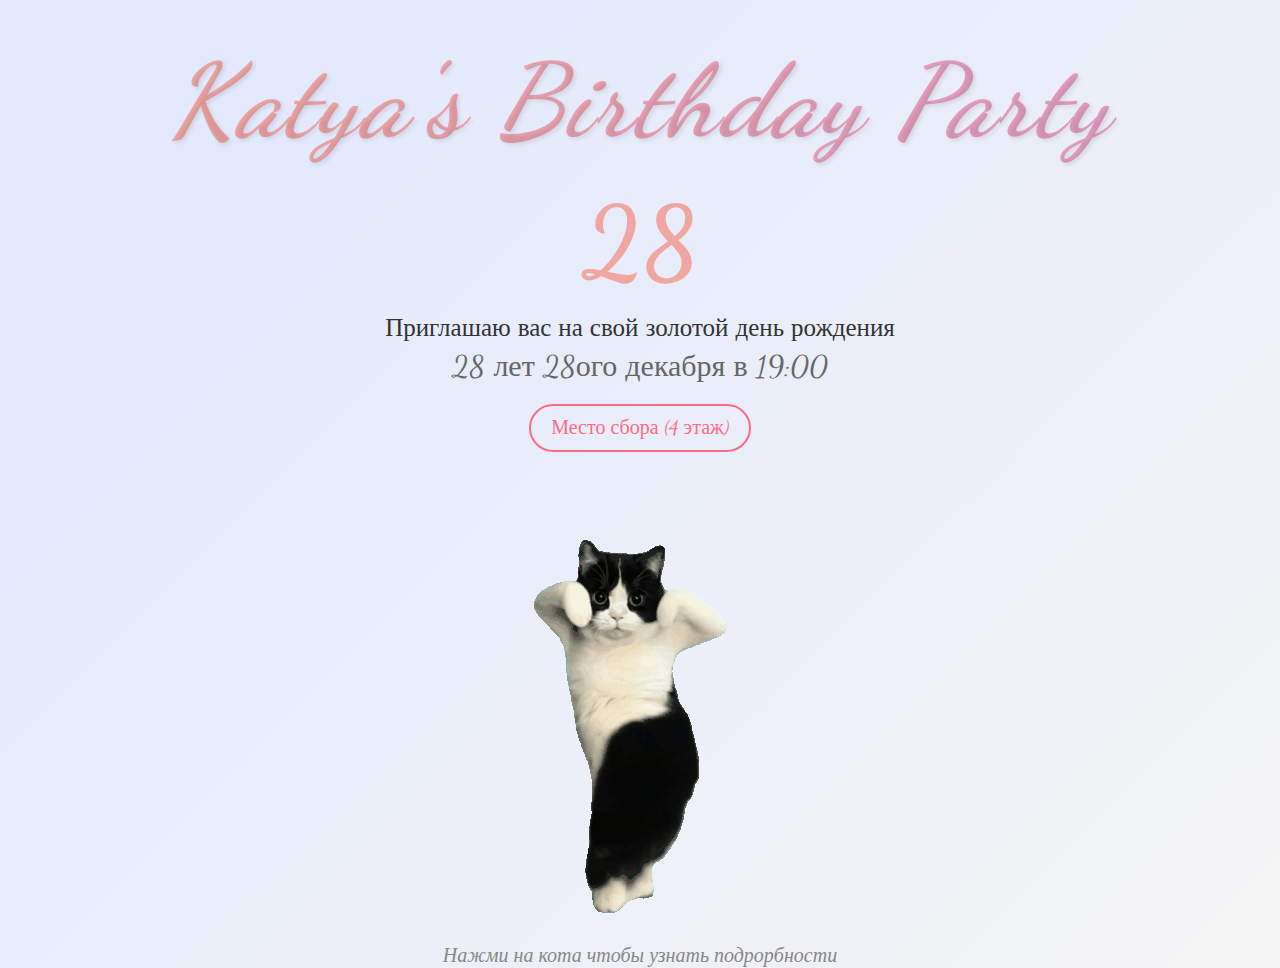
==== index.html @ 0d589f3f "Add files via upload" ====
<!DOCTYPE html>
<html lang="ru">

<head>
  <meta charset="UTF-8">
  <meta name="viewport" content="width=device-width, initial-scale=1.0">
  <title>Katya's Birthday Party</title>
  <link href="https://fonts.googleapis.com/css2?family=Dancing+Script:wght@700&display=swap" rel="stylesheet">
  <link rel="stylesheet" href="style.css">
  <script src="script.js"></script>
</head>

<body>
  <div class="arc-text">
    <h1>Katya's Birthday Party</h1>
  </div>

  <div class="birthday-info">

    <h2 class="big-number">28</h2>

    <p class="invitation-text">Приглашаю вас на свой золотой день рождения</p>
    <p class="event-time">28 лет 28ого декабря в 19:00</p>

    <a href="https://kko.kakao.com/rIfx-Lqzzp" class="gathering-location">Место сбора (4 этаж)</a>
    <div class="cat-gif">
      <img src="cat_dance.gif" onclick="fnInfo()">
    </div>

    <p class="scroll-text">Нажми на кота чтобы узнать подрорбности</p>
  </div>
</body>

</html>
---- style.css ----
/* Сброс стандартных отступов */
* {
    margin: 0;
    padding: 0;
    box-sizing: border-box;
}

/* Основной стиль для body */
body {
    font-family: 'Dancing Script', cursive;
    min-height: 100vh; /* Позволяет растягиваться содержимому, но не обрезает его */
    display: flex;
    flex-direction: column;
    justify-content: flex-start; /* Сдвигаем элементы наверх, если они не помещаются */
    align-items: center;
    background: linear-gradient(135deg, #e0e7ff, #f5f5f5);
    text-align: center;
    overflow-y: auto; /* Позволяет прокручивать страницу */
}

/* Блок с заголовком */
.arc-text {
    display: flex;
    justify-content: center;
    align-items: center;
    width: 100%;
    padding-top: 20px;
}

/* Стиль для заголовка */
.arc-text h1 {
    font-size: 8vw; /* Размер шрифта зависит от ширины экрана */
    font-style: italic;
    background: linear-gradient(to right, #f1a7a1, #e49ec7);
    -webkit-background-clip: text;
    color: transparent;
    padding: 20px;
    letter-spacing: 3px;
    display: inline-block;
    position: relative;
    text-shadow: 2px 2px 4px rgba(0, 0, 0, 0.1);
}

/* Медиазапросы для адаптации заголовка на маленьких экранах */
@media (max-width: 600px) {
    .arc-text h1 {
        font-size: 12vw; /* уменьшаем размер шрифта на маленьких экранах */
    }
}

/* Блок с информацией о дне рождения */
.birthday-info {
    text-align: center;
}

/* Стиль для числа 28 */
.big-number {
    font-size: 100px;
    font-weight: bold;
    color: #f1a7a1;
}

/* Стиль для мелкого текста */
.invitation-text {
    font-size: 25px;
    margin-top: 10px;
    color: #333;
}

/* Время события */
.event-time {
    font-size: 30px;
    margin-top: 5px;
    color: #666;
}

/* Ссылка на место сбора */
.gathering-location {
    display: inline-block;
    margin-top: 20px;
    font-size: 20px;
    text-decoration: none;
    color: #ff6b81;
    border: 2px solid #ff6b81;
    padding: 10px 20px;
    border-radius: 25px;
    transition: background-color 0.3s, color 0.3s;
}

.gathering-location:hover {
    background-color: #ff6b81;
    color: white;
}

/* Гифка танцующего кота */
.cat-gif {
    margin-top: -10px;
}

.cat-gif img {
    max-width: 100%; /* Гифка будет адаптироваться под ширину экрана */
    height: auto;
}

/* Инструкция пролистать */
.scroll-text {
    font-size: 20px;
    color: #888;
    font-style: italic;
}

/* Стиль info.html */

.drescod_info {
    width: 80%;
    max-width: 700px;
    padding: 20px;
    background-color: #fff4f4;
    border-radius: 15px;
    box-shadow: 0 8px 15px rgba(0, 0, 0, 0.2);
    margin-top: 30px;
    position: relative;
    animation: float 3s ease-in-out infinite;
    overflow-y: auto; /* Позволяет прокручивать этот блок, если контент не помещается */
    max-height: 80vh; /* Ограничение высоты блока, чтобы он не занимал весь экран */
}

/* Стиль для заголовка "Дресс Код" */
.drescod_info h2 {
    font-size: 3rem;
    font-family: 'Dancing Script', cursive;
    color: #f1a7a1;
    text-shadow: 2px 2px 4px rgba(0, 0, 0, 0.1);
    margin-bottom: 20px;
    letter-spacing: 1px;
}

/* Стиль для описания */
.drescod_info p {
    font-size: 1.2rem;
    font-family: 'PT Sans';
    color: #666;
    line-height: 1.6;
    text-align: center;
    margin-top: 15px;
}

/* Стили для добавления рамки или линий, если нужно */
.drescod_info::before {
    content: "";
    position: absolute;
    top: -10px;
    left: -10px;
    right: -10px;
    bottom: -10px;
    border: 2px solid #ff6b81;
    border-radius: 15px;
    z-index: -1;
}

/* Изначальный стиль (жирный и нежно-красный) */
.click {
  color: #D6A1A1; /* нежно-красный */
  font-weight: bold; /* жирный текст */
  transition: all 0.3s ease; /* плавный переход */
}

/* При наведении курсора */
.click:hover {
  color: #F7A7A7; /* нежно-красный цвет при наведении */
}

/* При нажатии на элемент */
.click:active {
  font-weight: normal; /* обычный шрифт */
  font-style: normal;  /* без курсива */
  color: #666;         /* серый цвет при нажатии, как в drescod_info p */
}
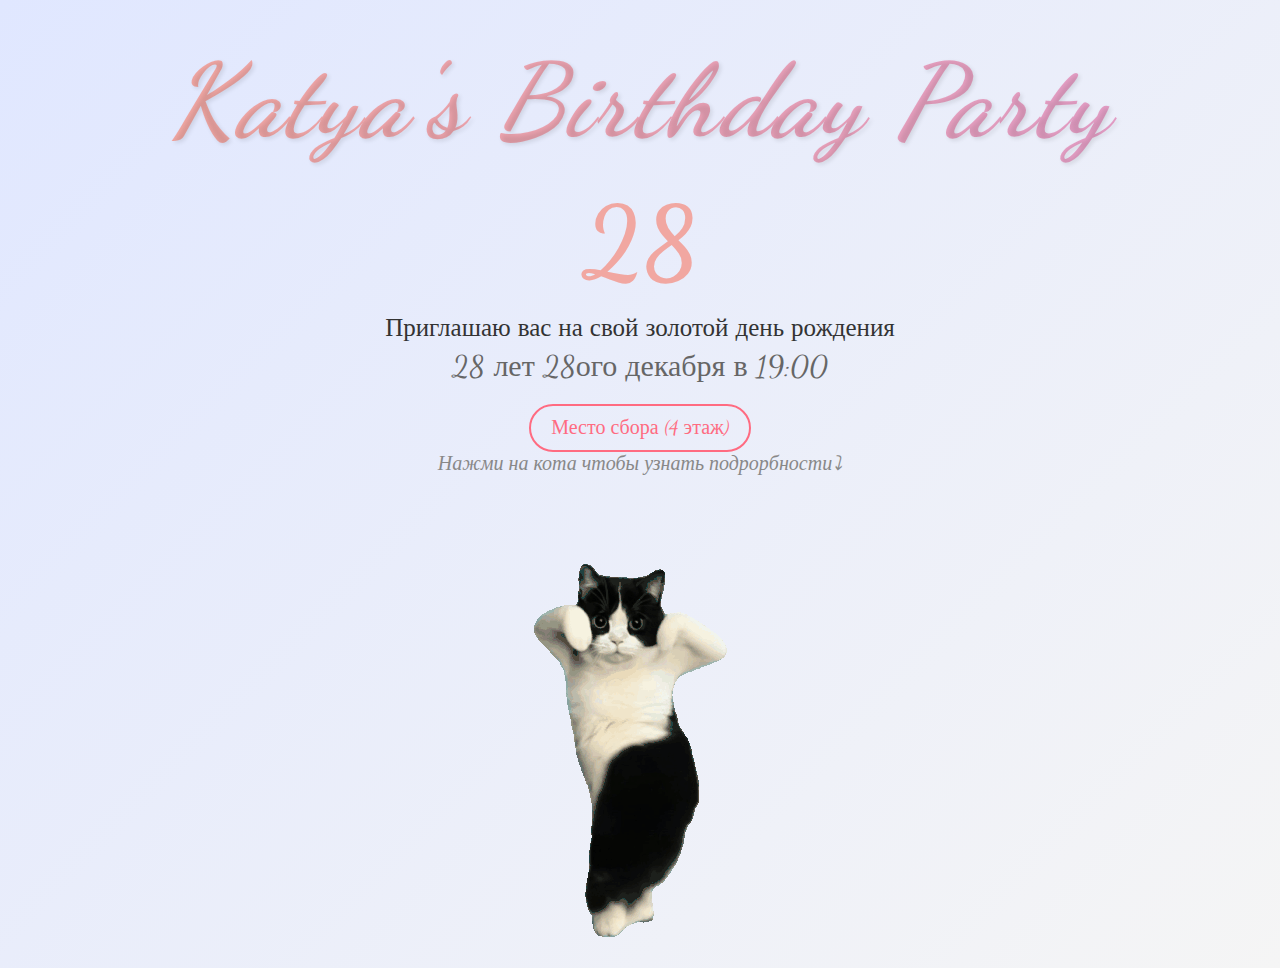
==== commit 0609e664: "index.html" ====
--- a/index.html
+++ b/index.html
@@ -23,12 +23,13 @@
     <p class="event-time">28 лет 28ого декабря в 19:00</p>
 
     <a href="https://kko.kakao.com/rIfx-Lqzzp" class="gathering-location">Место сбора (4 этаж)</a>
+    <p class="scroll-text">Нажми на кота чтобы узнать подрорбности⤵</p>
     <div class="cat-gif">
       <img src="cat_dance.gif" onclick="fnInfo()">
     </div>
 
-    <p class="scroll-text">Нажми на кота чтобы узнать подрорбности</p>
+    
   </div>
 </body>
 
-</html>+</html>
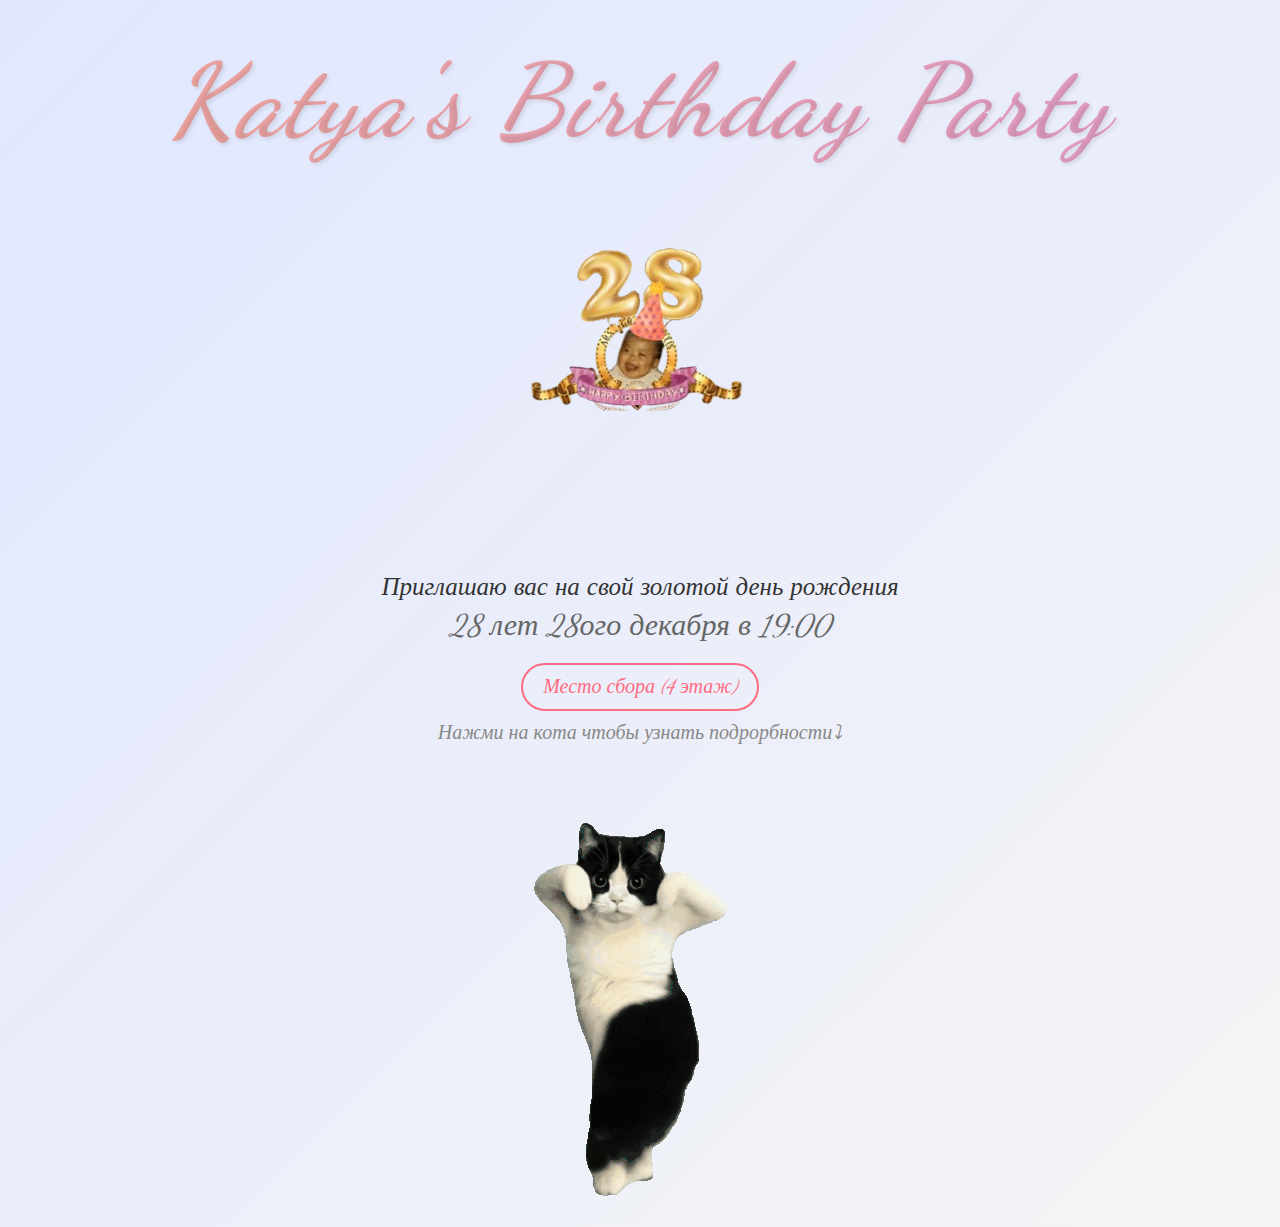
==== commit 2c5a6973: "index.html" ====
--- a/index.html
+++ b/index.html
@@ -17,8 +17,9 @@
 
   <div class="birthday-info">
 
-    <h2 class="big-number">28</h2>
-
+    <!--<h2 class="big-number">28</h2>-->
+    <img src="28.png" \>
+    
     <p class="invitation-text">Приглашаю вас на свой золотой день рождения</p>
     <p class="event-time">28 лет 28ого декабря в 19:00</p>
 
--- a/style.css
+++ b/style.css
@@ -50,6 +50,7 @@
 
 /* Блок с информацией о дне рождения */
 .birthday-info {
+    font-style: oblique;
     text-align: center;
 }
 
@@ -65,6 +66,7 @@
     font-size: 25px;
     margin-top: 10px;
     color: #333;
+    font-style: oblique;
 }
 
 /* Время события */
@@ -72,6 +74,7 @@
     font-size: 30px;
     margin-top: 5px;
     color: #666;
+    font-style: oblique;
 }
 
 /* Ссылка на место сбора */
@@ -79,6 +82,7 @@
     display: inline-block;
     margin-top: 20px;
     font-size: 20px;
+    font-style: oblique;
     text-decoration: none;
     color: #ff6b81;
     border: 2px solid #ff6b81;
@@ -94,7 +98,7 @@
 
 /* Гифка танцующего кота */
 .cat-gif {
-    margin-top: -10px;
+    margin-top: -20px;
 }
 
 .cat-gif img {
@@ -107,6 +111,7 @@
     font-size: 20px;
     color: #888;
     font-style: italic;
+    margin-top: 10px;
 }
 
 /* Стиль info.html */
@@ -163,6 +168,10 @@
   color: #D6A1A1; /* нежно-красный */
   font-weight: bold; /* жирный текст */
   transition: all 0.3s ease; /* плавный переход */
+  display: inline-block; 
+  padding: 5px 5px; 
+  border: 5px solid #FFB6C1; /* Нежно-красный цвет */
+  border-radius: 10px; /* Закругленные углы */
 }
 
 /* При наведении курсора */
